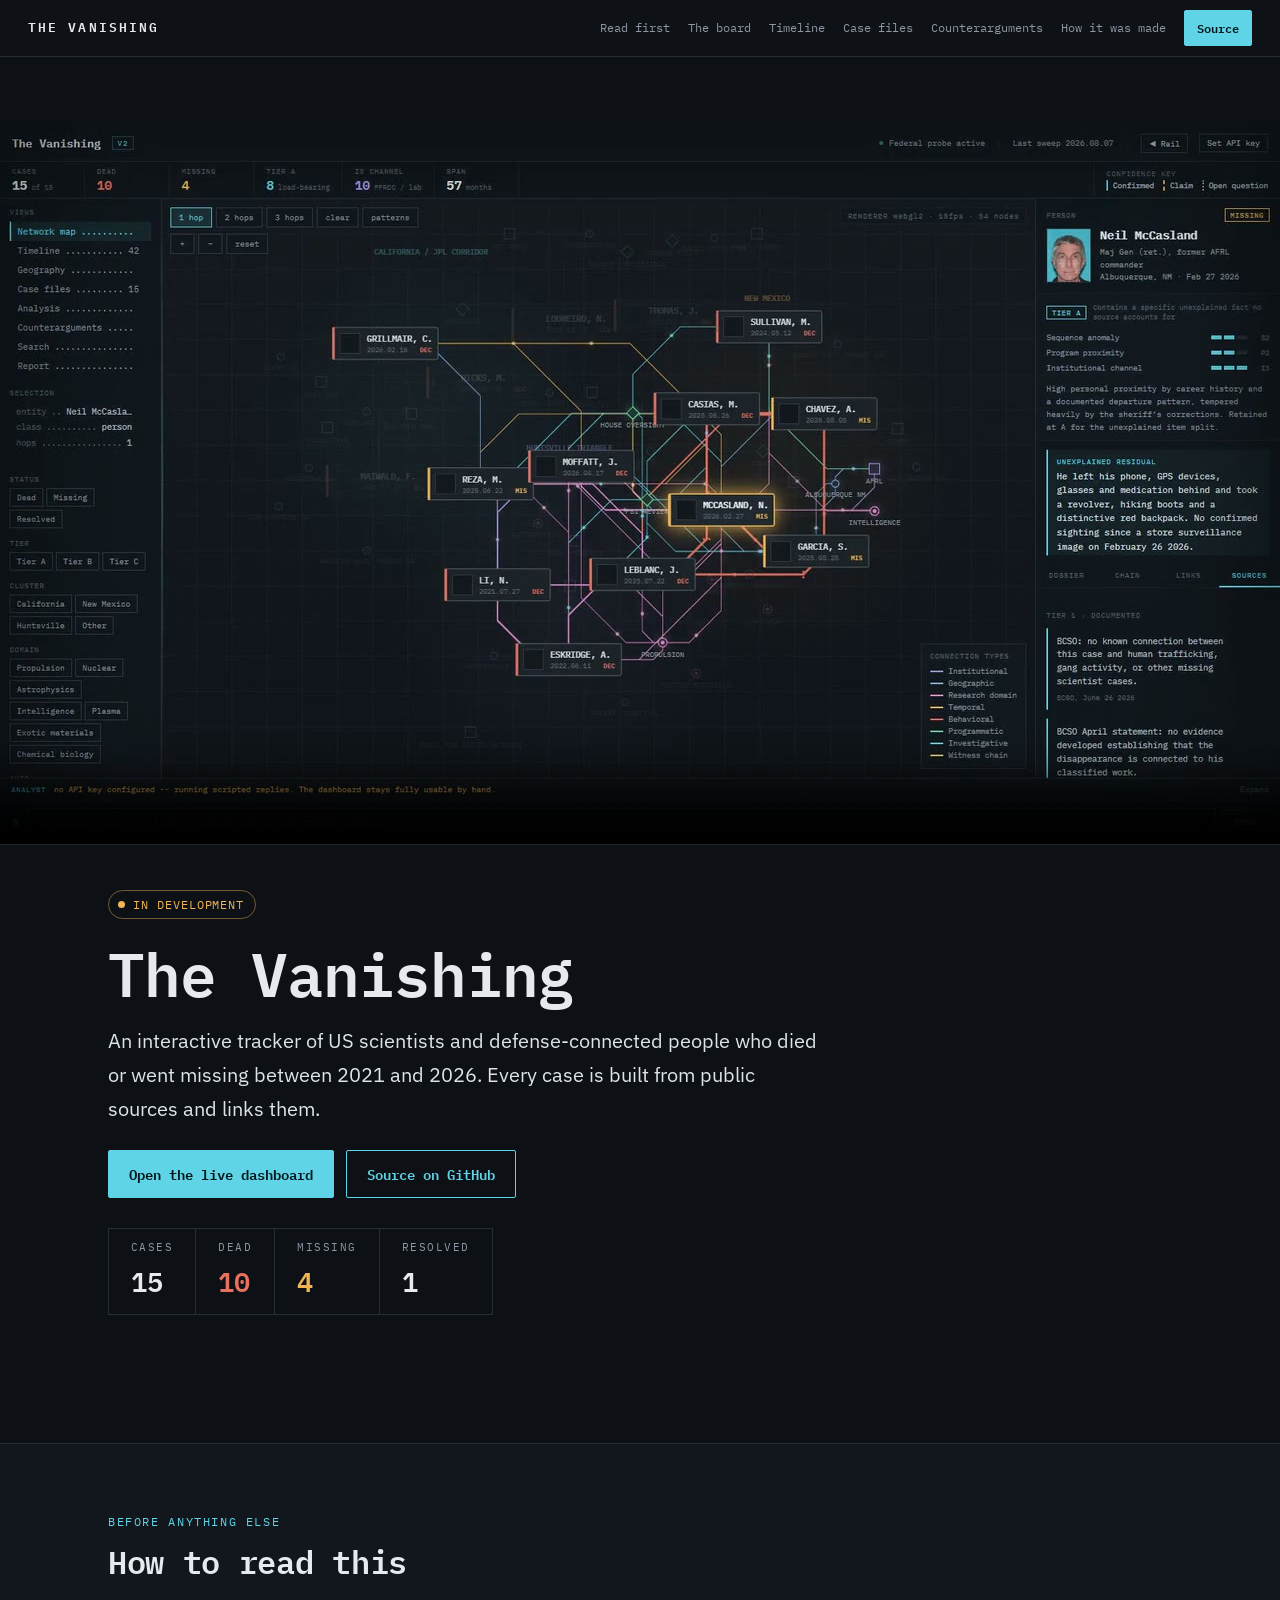
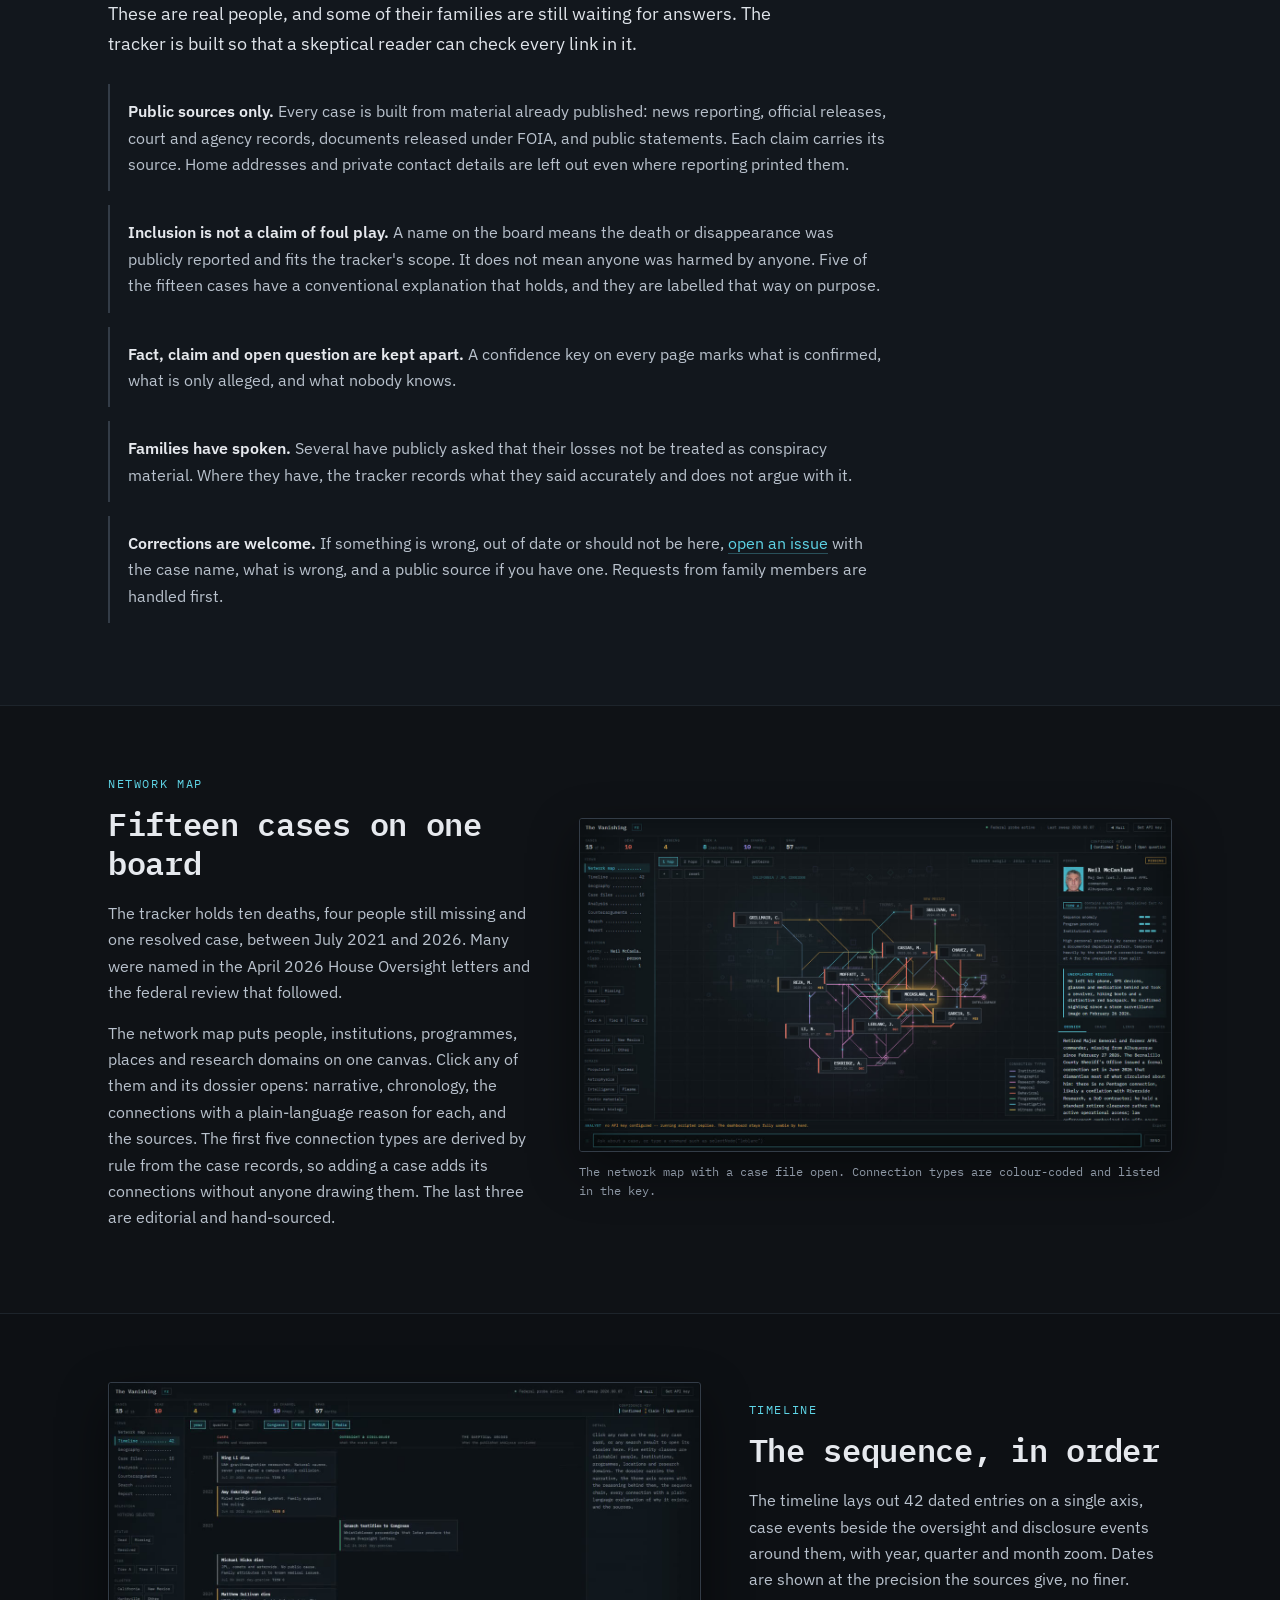
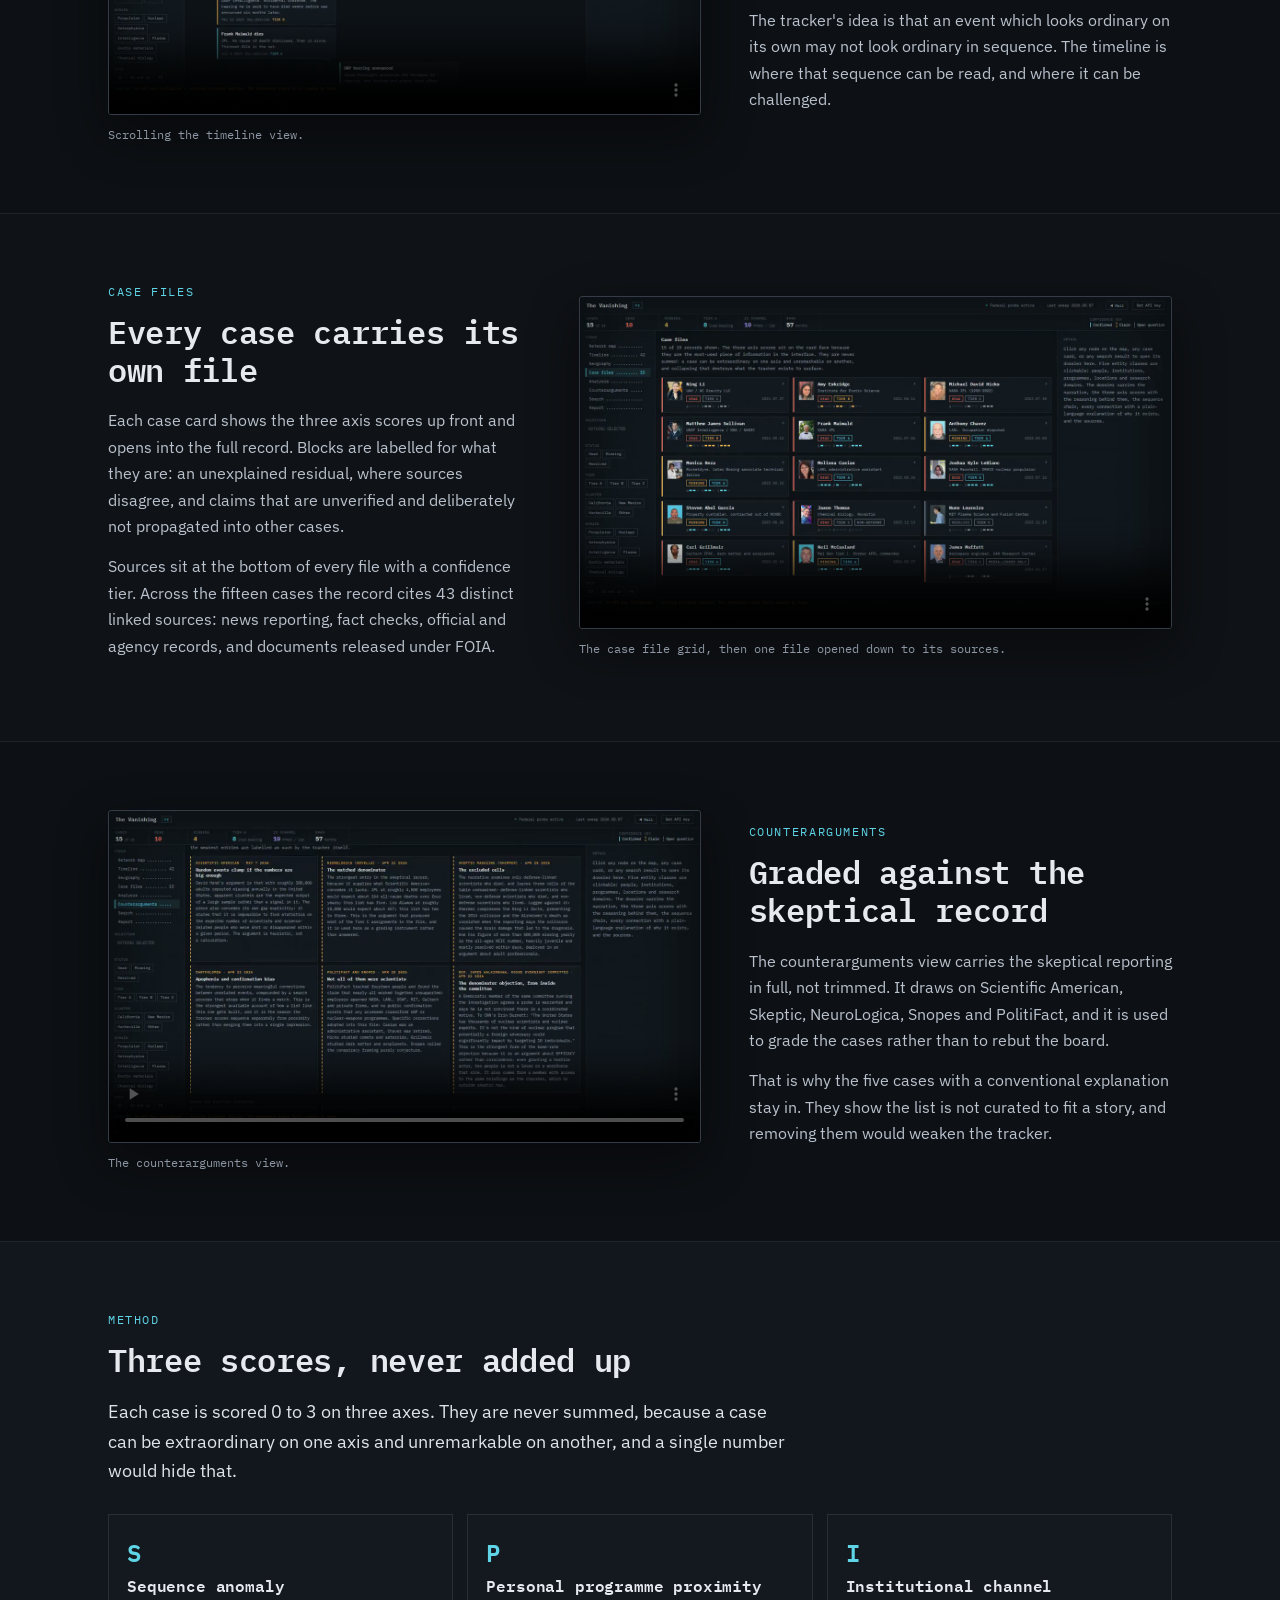
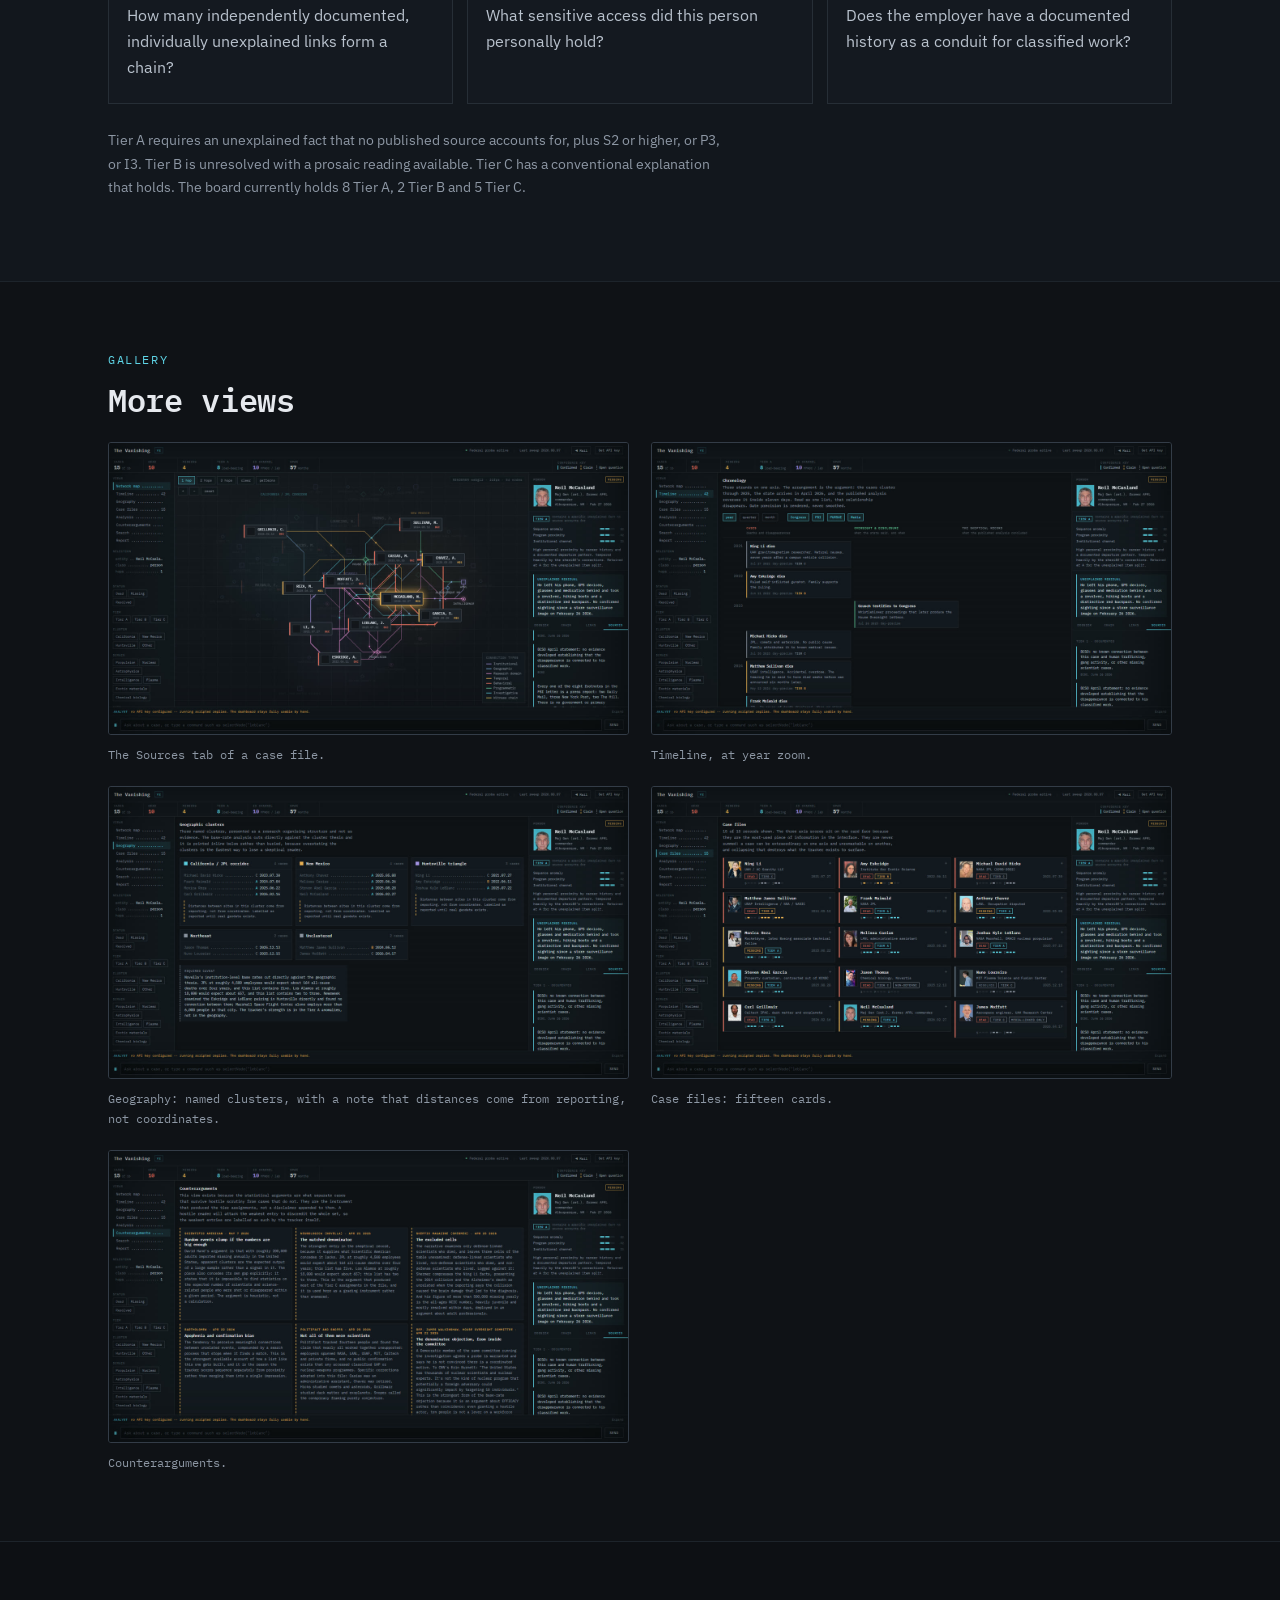
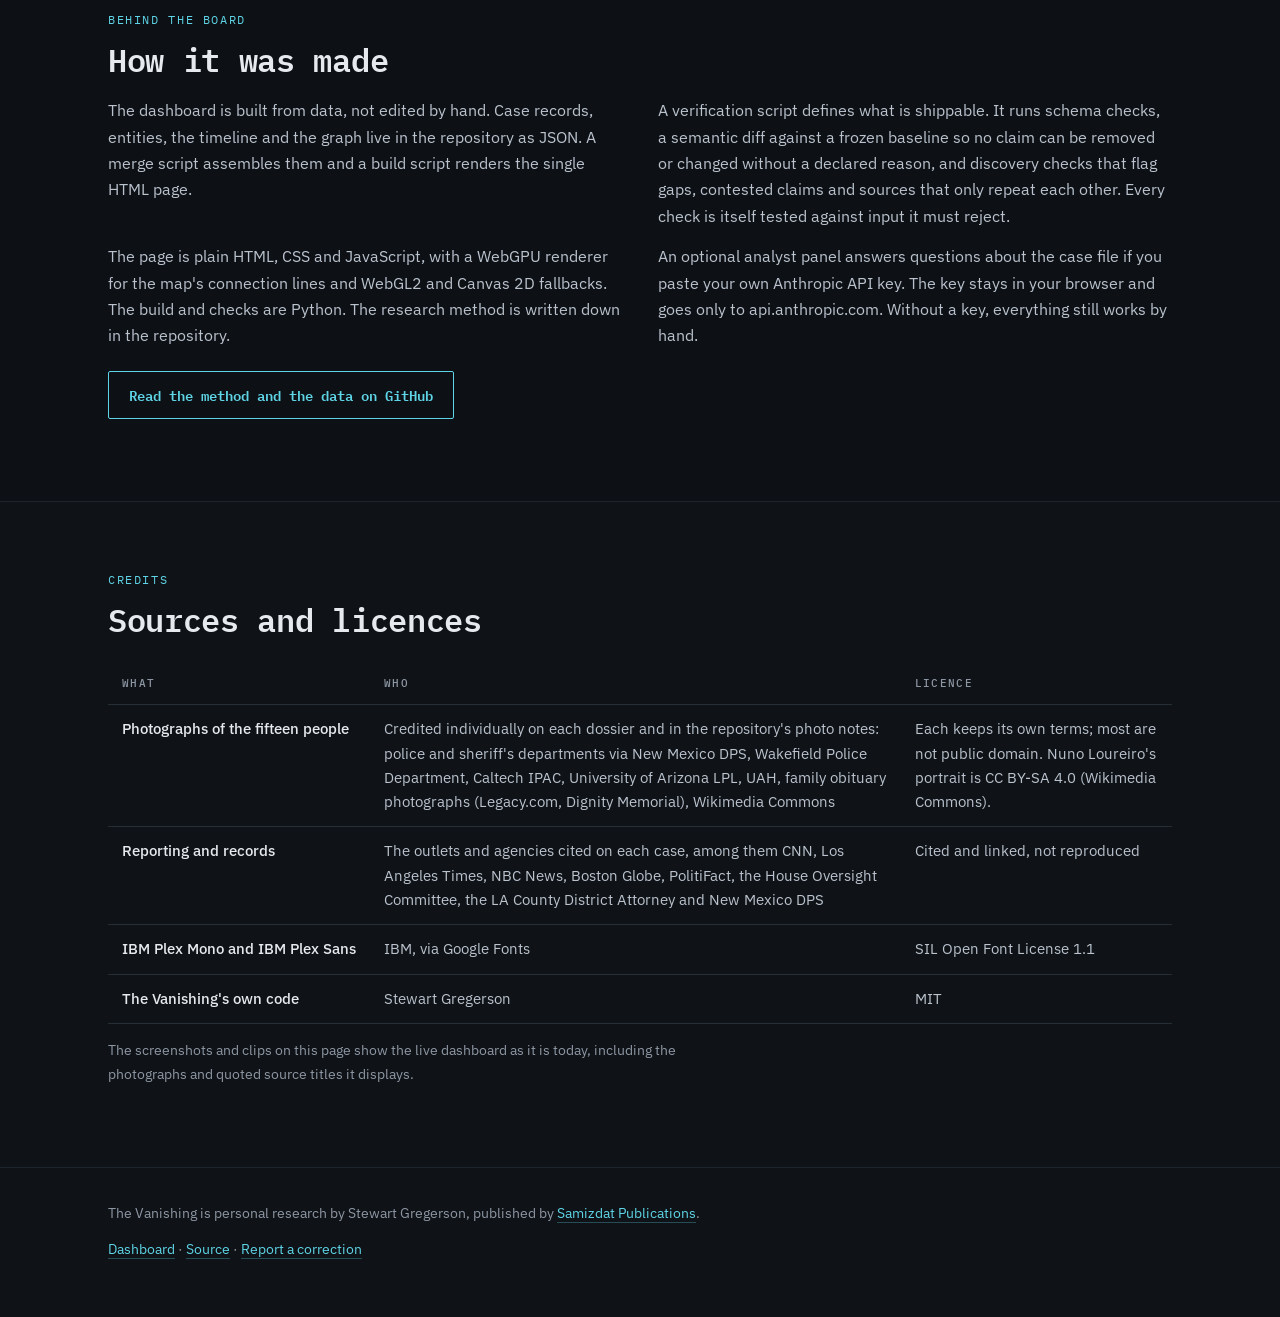
==== site/index.html @ 45f9c432 "Add landing page, deploy the live dashboard to Cloudflare Pages Static site/ with hero loop, section" ====
<!doctype html>
<html lang="en">
<head>
<meta charset="utf-8">
<meta name="viewport" content="width=device-width, initial-scale=1">
<title>The Vanishing: a sourced tracker of fifteen cases</title>
<meta name="description" content="An interactive, fully sourced tracker of US scientists and defense-connected people who died or went missing, 2021 to 2026. Every case links its public sources, and each is graded against the skeptical record.">
<meta name="theme-color" content="#0f1216">
<meta property="og:title" content="The Vanishing">
<meta property="og:description" content="A fully sourced tracker of fifteen US scientists and defense-connected people who died or went missing, 2021 to 2026. Every case cites its public sources.">
<meta property="og:image" content="media/og.jpg">
<meta property="og:type" content="website">
<meta name="twitter:card" content="summary_large_image">
<link rel="icon" href="data:image/svg+xml,%3Csvg xmlns='http://www.w3.org/2000/svg' viewBox='0 0 32 32'%3E%3Crect width='32' height='32' fill='%230f1216'/%3E%3Ccircle cx='16' cy='16' r='9' fill='none' stroke='%235ed4e6' stroke-width='2.5'/%3E%3Ccircle cx='16' cy='16' r='2.6' fill='%235ed4e6'/%3E%3C/svg%3E">
<link rel="preconnect" href="https://fonts.googleapis.com">
<link rel="preconnect" href="https://fonts.gstatic.com" crossorigin>
<link href="https://fonts.googleapis.com/css2?family=IBM+Plex+Mono:wght@400;500;600&family=IBM+Plex+Sans:wght@400;500;600&display=swap" rel="stylesheet">
<link rel="stylesheet" href="site.css">
</head>
<body>
<a class="skip" href="#notice">Skip to the reading notes</a>

<header class="bar">
  <a class="bar-mark" href="#top" aria-label="The Vanishing, back to the top">THE VANISHING</a>
  <nav class="bar-links" aria-label="Sections">
    <a href="#notice">Read first</a>
    <a href="#board">The board</a>
    <a href="#timeline">Timeline</a>
    <a href="#files">Case files</a>
    <a href="#skeptics">Counterarguments</a>
    <a href="#making">How it was made</a>
  </nav>
  <a class="btn btn-small" href="https://github.com/Samizdat-Publications/the-vanishing">Source</a>
</header>

<main>

<section class="hero" id="top" aria-labelledby="hero-title">
  <div class="hero-frame">
    <video class="hero-video" id="hero-video" muted loop playsinline autoplay preload="auto" poster="media/hero.jpg" aria-label="The network map of fifteen cases. One case file is opened, then its chain of events and its list of sources.">
      <source src="media/hero.mp4" type="video/mp4">
    </video>
  </div>
  <div class="hero-text wrap">
    <p class="pill"><span class="pill-dot"></span>In development</p>
    <h1 id="hero-title">The Vanishing</h1>
    <p class="tagline">An interactive tracker of US scientists and defense-connected people who died or went missing between 2021 and 2026. Every case is built from public sources and links them.</p>
    <div class="cta">
      <a class="btn" href="https://the-vanishing.pages.dev">Open the live dashboard</a>
      <a class="btn btn-ghost" href="https://github.com/Samizdat-Publications/the-vanishing">Source on GitHub</a>
    </div>
    <dl class="counts" aria-label="The record at a glance">
      <div><dt>Cases</dt><dd>15</dd></div>
      <div><dt>Dead</dt><dd>10</dd></div>
      <div><dt>Missing</dt><dd>4</dd></div>
      <div><dt>Resolved</dt><dd>1</dd></div>
    </dl>
  </div>
</section>

<section class="notice" id="notice" aria-labelledby="notice-title">
  <div class="wrap">
    <p class="label">Before anything else</p>
    <h2 id="notice-title">How to read this</h2>
    <p class="lede">These are real people, and some of their families are still waiting for answers. The tracker is built so that a skeptical reader can check every link in it.</p>
    <ul class="notes">
      <li><b>Public sources only.</b> Every case is built from material already published: news reporting, official releases, court and agency records, documents released under FOIA, and public statements. Each claim carries its source. Home addresses and private contact details are left out even where reporting printed them.</li>
      <li><b>Inclusion is not a claim of foul play.</b> A name on the board means the death or disappearance was publicly reported and fits the tracker's scope. It does not mean anyone was harmed by anyone. Five of the fifteen cases have a conventional explanation that holds, and they are labelled that way on purpose.</li>
      <li><b>Fact, claim and open question are kept apart.</b> A confidence key on every page marks what is confirmed, what is only alleged, and what nobody knows.</li>
      <li><b>Families have spoken.</b> Several have publicly asked that their losses not be treated as conspiracy material. Where they have, the tracker records what they said accurately and does not argue with it.</li>
      <li><b>Corrections are welcome.</b> If something is wrong, out of date or should not be here, <a href="https://github.com/Samizdat-Publications/the-vanishing/issues">open an issue</a> with the case name, what is wrong, and a public source if you have one. Requests from family members are handled first.</li>
    </ul>
  </div>
</section>

<section class="feature" id="board" aria-labelledby="board-title">
  <div class="wrap feature-grid">
    <div class="feature-text">
      <p class="label">Network map</p>
      <h2 id="board-title">Fifteen cases on one board</h2>
      <p>The tracker holds ten deaths, four people still missing and one resolved case, between July 2021 and 2026. Many were named in the April 2026 House Oversight letters and the federal review that followed.</p>
      <p>The network map puts people, institutions, programmes, places and research domains on one canvas. Click any of them and its dossier opens: narrative, chronology, the connections with a plain-language reason for each, and the sources. The first five connection types are derived by rule from the case records, so adding a case adds its connections without anyone drawing them. The last three are editorial and hand-sourced.</p>
    </div>
    <figure class="screen">
      <img src="media/still-map.jpg" width="1280" height="720" loading="lazy" alt="The network map with one case file open in the panel on the right: status, tier, three axis scores, and the narrative.">
      <figcaption>The network map with a case file open. Connection types are colour-coded and listed in the key.</figcaption>
    </figure>
  </div>
</section>

<section class="feature flip" id="timeline" aria-labelledby="timeline-title">
  <div class="wrap feature-grid">
    <div class="feature-text">
      <p class="label">Timeline</p>
      <h2 id="timeline-title">The sequence, in order</h2>
      <p>The timeline lays out 42 dated entries on a single axis, case events beside the oversight and disclosure events around them, with year, quarter and month zoom. Dates are shown at the precision the sources give, no finer.</p>
      <p>The tracker's idea is that an event which looks ordinary on its own may not look ordinary in sequence. The timeline is where that sequence can be read, and where it can be challenged.</p>
    </div>
    <figure class="screen">
      <video data-inview muted loop playsinline preload="none" poster="media/timeline.jpg" aria-label="The timeline view scrolling down through dated entries from 2021 onward.">
        <source src="media/timeline.mp4" type="video/mp4">
      </video>
      <figcaption>Scrolling the timeline view.</figcaption>
    </figure>
  </div>
</section>

<section class="feature" id="files" aria-labelledby="files-title">
  <div class="wrap feature-grid">
    <div class="feature-text">
      <p class="label">Case files</p>
      <h2 id="files-title">Every case carries its own file</h2>
      <p>Each case card shows the three axis scores up front and opens into the full record. Blocks are labelled for what they are: an unexplained residual, where sources disagree, and claims that are unverified and deliberately not propagated into other cases.</p>
      <p>Sources sit at the bottom of every file with a confidence tier. Across the fifteen cases the record cites 43 distinct linked sources: news reporting, fact checks, official and agency records, and documents released under FOIA.</p>
    </div>
    <figure class="screen">
      <video data-inview muted loop playsinline preload="none" poster="media/cases.jpg" aria-label="The case files grid, then one case file opened and scrolled down to its chronology and sources.">
        <source src="media/cases.mp4" type="video/mp4">
      </video>
      <figcaption>The case file grid, then one file opened down to its sources.</figcaption>
    </figure>
  </div>
</section>

<section class="feature flip" id="skeptics" aria-labelledby="skeptics-title">
  <div class="wrap feature-grid">
    <div class="feature-text">
      <p class="label">Counterarguments</p>
      <h2 id="skeptics-title">Graded against the skeptical record</h2>
      <p>The counterarguments view carries the skeptical reporting in full, not trimmed. It draws on Scientific American, Skeptic, NeuroLogica, Snopes and PolitiFact, and it is used to grade the cases rather than to rebut the board.</p>
      <p>That is why the five cases with a conventional explanation stay in. They show the list is not curated to fit a story, and removing them would weaken the tracker.</p>
    </div>
    <figure class="screen">
      <video data-inview muted loop playsinline preload="none" poster="media/counter.jpg" aria-label="The counterarguments view scrolling through cards of skeptical analysis.">
        <source src="media/counter.mp4" type="video/mp4">
      </video>
      <figcaption>The counterarguments view.</figcaption>
    </figure>
  </div>
</section>

<section class="scoring" id="scoring" aria-labelledby="scoring-title">
  <div class="wrap">
    <p class="label">Method</p>
    <h2 id="scoring-title">Three scores, never added up</h2>
    <p class="lede">Each case is scored 0 to 3 on three axes. They are never summed, because a case can be extraordinary on one axis and unremarkable on another, and a single number would hide that.</p>
    <div class="axes">
      <div><span class="axis-k">S</span><h3>Sequence anomaly</h3><p>How many independently documented, individually unexplained links form a chain?</p></div>
      <div><span class="axis-k">P</span><h3>Personal programme proximity</h3><p>What sensitive access did this person personally hold?</p></div>
      <div><span class="axis-k">I</span><h3>Institutional channel</h3><p>Does the employer have a documented history as a conduit for classified work?</p></div>
    </div>
    <p class="fine">Tier A requires an unexplained fact that no published source accounts for, plus S2 or higher, or P3, or I3. Tier B is unresolved with a prosaic reading available. Tier C has a conventional explanation that holds. The board currently holds 8 Tier A, 2 Tier B and 5 Tier C.</p>
  </div>
</section>

<section class="stills" aria-labelledby="stills-title">
  <div class="wrap">
    <p class="label">Gallery</p>
    <h2 id="stills-title">More views</h2>
    <div class="still-grid">
      <figure><img src="media/still-sources.jpg" width="1280" height="720" loading="lazy" alt="A case file's Sources tab, listing sources with their confidence tier."><figcaption>The Sources tab of a case file.</figcaption></figure>
      <figure><img src="media/still-timeline.jpg" width="1280" height="720" loading="lazy" alt="The timeline view, with entries for cases and for oversight events."><figcaption>Timeline, at year zoom.</figcaption></figure>
      <figure><img src="media/still-geography.jpg" width="1280" height="720" loading="lazy" alt="The geography view, grouping cases into named clusters with a note on how distances are derived."><figcaption>Geography: named clusters, with a note that distances come from reporting, not coordinates.</figcaption></figure>
      <figure><img src="media/still-cases.jpg" width="1280" height="720" loading="lazy" alt="The case file grid, fifteen cards with photographs, status badges and three axis meters."><figcaption>Case files: fifteen cards.</figcaption></figure>
      <figure><img src="media/still-counter.jpg" width="1280" height="720" loading="lazy" alt="The counterarguments view, with skeptical analyses laid out as cards."><figcaption>Counterarguments.</figcaption></figure>
    </div>
  </div>
</section>

<section class="making" id="making" aria-labelledby="making-title">
  <div class="wrap">
    <p class="label">Behind the board</p>
    <h2 id="making-title">How it was made</h2>
    <div class="making-grid">
      <p>The dashboard is built from data, not edited by hand. Case records, entities, the timeline and the graph live in the repository as JSON. A merge script assembles them and a build script renders the single HTML page.</p>
      <p>A verification script defines what is shippable. It runs schema checks, a semantic diff against a frozen baseline so no claim can be removed or changed without a declared reason, and discovery checks that flag gaps, contested claims and sources that only repeat each other. Every check is itself tested against input it must reject.</p>
      <p>The page is plain HTML, CSS and JavaScript, with a WebGPU renderer for the map's connection lines and WebGL2 and Canvas 2D fallbacks. The build and checks are Python. The research method is written down in the repository.</p>
      <p>An optional analyst panel answers questions about the case file if you paste your own Anthropic API key. The key stays in your browser and goes only to api.anthropic.com. Without a key, everything still works by hand.</p>
    </div>
    <p><a class="btn btn-ghost" href="https://github.com/Samizdat-Publications/the-vanishing">Read the method and the data on GitHub</a></p>
  </div>
</section>

<section class="credits" id="credits" aria-labelledby="credits-title">
  <div class="wrap">
    <p class="label">Credits</p>
    <h2 id="credits-title">Sources and licences</h2>
    <div class="table-wrap">
    <table>
      <thead><tr><th>What</th><th>Who</th><th>Licence</th></tr></thead>
      <tbody>
        <tr><td>Photographs of the fifteen people</td><td>Credited individually on each dossier and in the repository's photo notes: police and sheriff's departments via New Mexico DPS, Wakefield Police Department, Caltech IPAC, University of Arizona LPL, UAH, family obituary photographs (Legacy.com, Dignity Memorial), Wikimedia Commons</td><td>Each keeps its own terms; most are not public domain. Nuno Loureiro's portrait is CC BY-SA 4.0 (Wikimedia Commons).</td></tr>
        <tr><td>Reporting and records</td><td>The outlets and agencies cited on each case, among them CNN, Los Angeles Times, NBC News, Boston Globe, PolitiFact, the House Oversight Committee, the LA County District Attorney and New Mexico DPS</td><td>Cited and linked, not reproduced</td></tr>
        <tr><td>IBM Plex Mono and IBM Plex Sans</td><td>IBM, via Google Fonts</td><td>SIL Open Font License 1.1</td></tr>
        <tr><td>The Vanishing's own code</td><td>Stewart Gregerson</td><td>MIT</td></tr>
      </tbody>
    </table>
    </div>
    <p class="fine">The screenshots and clips on this page show the live dashboard as it is today, including the photographs and quoted source titles it displays.</p>
  </div>
</section>

</main>

<footer class="foot">
  <div class="wrap foot-row">
    <p>The Vanishing is personal research by Stewart Gregerson, published by <a href="https://github.com/Samizdat-Publications">Samizdat Publications</a>.</p>
    <p><a href="https://the-vanishing.pages.dev">Dashboard</a> &middot; <a href="https://github.com/Samizdat-Publications/the-vanishing">Source</a> &middot; <a href="https://github.com/Samizdat-Publications/the-vanishing/issues">Report a correction</a></p>
  </div>
</footer>

<script src="site.js"></script>
</body>
</html>
---- site/site.css ----
/* The Vanishing landing page. Colours and type follow the dashboard itself: IBM Plex, near-black panels, one cyan signal. */
:root {
  --bg: #0f1216; --bg-sunk: #0d1014; --panel: #12171d; --panel-2: #141920; --panel-3: #1a2027;
  --line: #1d242b; --line-2: #262e36; --line-3: #333c47;
  --text: #e6e9ee; --text-2: #dfe4ea; --text-3: #b9c2cd; --dim: #8d97a4; --faint: #5c6672;
  --signal: #5ed4e6; --missing: #efb555; --dead: #e8705f;
  --mono: 'IBM Plex Mono', ui-monospace, 'SFMono-Regular', Menlo, Consolas, monospace;
  --sans: 'IBM Plex Sans', system-ui, -apple-system, 'Segoe UI', Roboto, sans-serif;
  --gutter: 16px;
}
*, *::before, *::after { box-sizing: border-box; }
html { scroll-behavior: smooth; scroll-padding-top: 60px; }
body { margin: 0; background: var(--bg); color: var(--text-3); font-family: var(--sans); font-size: 16px; line-height: 1.65; -webkit-font-smoothing: antialiased; overflow-x: hidden; }
img, video { display: block; max-width: 100%; height: auto; }
a { color: var(--signal); text-decoration: none; border-bottom: 1px solid rgba(94, 212, 230, .3); }
a:hover { color: #9ae6f2; border-bottom-color: #9ae6f2; }
a:focus-visible, .btn:focus-visible { outline: 2px solid var(--signal); outline-offset: 3px; }
.wrap { width: 100%; max-width: 1120px; margin: 0 auto; padding: 0 var(--gutter); }
.skip { position: absolute; left: -999px; top: 8px; background: var(--signal); color: #04161a; padding: 8px 12px; z-index: 100; border: 0; }
.skip:focus { left: 8px; }

h1, h2, h3 { font-family: var(--mono); color: var(--text); font-weight: 600; line-height: 1.2; margin: 0; letter-spacing: -.01em; }
h2 { font-size: clamp(1.45rem, 3.2vw, 2rem); margin-bottom: 18px; }
h3 { font-size: 1rem; margin-bottom: 6px; }
p { margin: 0 0 14px; }
.label { font-family: var(--mono); font-size: .72rem; letter-spacing: .14em; text-transform: uppercase; color: var(--signal); margin-bottom: 12px; }
.lede { font-size: 1.12rem; color: var(--text-2); max-width: 62ch; }
.fine { font-size: .9rem; color: var(--dim); max-width: 78ch; }

/* top bar */
.bar { position: sticky; top: 0; z-index: 50; display: flex; align-items: center; gap: 18px; padding: 10px var(--gutter); background: rgba(15, 18, 22, .92); backdrop-filter: blur(6px); border-bottom: 1px solid var(--line-2); }
.bar-mark { font-family: var(--mono); font-weight: 600; font-size: .82rem; letter-spacing: .16em; color: var(--text); border: 0; white-space: nowrap; }
.bar-mark:hover { color: var(--signal); }
.bar-links { display: flex; gap: 18px; margin-left: auto; font-family: var(--mono); font-size: .76rem; }
.bar-links a { color: var(--dim); border: 0; }
.bar-links a:hover { color: var(--text); }

.btn { display: inline-block; font-family: var(--mono); font-weight: 600; font-size: .86rem; padding: 12px 20px; background: var(--signal); color: #04161a; border: 1px solid var(--signal); border-radius: 2px; }
.btn:hover { background: #9ae6f2; color: #04161a; border-color: #9ae6f2; }
.btn-ghost { background: transparent; color: var(--signal); }
.btn-ghost:hover { background: rgba(94, 212, 230, .1); color: #9ae6f2; }
.btn-small { padding: 7px 12px; font-size: .76rem; }

/* hero */
.hero { position: relative; border-bottom: 1px solid var(--line-2); background: var(--bg-sunk); }
.hero-frame { width: 100%; max-width: 1280px; margin: 0 auto; aspect-ratio: 16 / 9; background: #0a0d10; border-bottom: 1px solid var(--line); }
.hero-video { width: 100%; height: 100%; object-fit: cover; }
.hero-text { padding-top: 32px; padding-bottom: 44px; }
.pill { display: inline-flex; align-items: center; gap: 8px; font-family: var(--mono); font-size: .74rem; letter-spacing: .08em; text-transform: uppercase; color: var(--missing); border: 1px solid rgba(239, 181, 85, .45); padding: 4px 11px 4px 9px; border-radius: 999px; margin-bottom: 18px; }
.pill-dot { width: 7px; height: 7px; border-radius: 50%; background: var(--missing); }
.hero h1 { font-size: clamp(2.2rem, 7vw, 3.8rem); letter-spacing: -.02em; margin-bottom: 14px; }
.tagline { font-size: clamp(1.05rem, 2.2vw, 1.28rem); color: var(--text-2); max-width: 60ch; margin-bottom: 24px; }
.cta { display: flex; flex-wrap: wrap; gap: 12px; margin-bottom: 30px; }
.counts { display: flex; flex-wrap: wrap; gap: 0; margin: 0; padding: 0; border: 1px solid var(--line-2); width: fit-content; max-width: 100%; }
.counts > div { padding: 10px 14px; border-right: 1px solid var(--line-2); }
.counts > div:last-child { border-right: 0; }
.counts dt { font-family: var(--mono); font-size: .66rem; letter-spacing: .14em; text-transform: uppercase; color: var(--dim); }
.counts dd { margin: 2px 0 0; font-family: var(--mono); font-size: 1.7rem; font-weight: 600; color: var(--text); }
.counts > div:nth-child(2) dd { color: var(--dead); }
.counts > div:nth-child(3) dd { color: var(--missing); }

/* sections */
section { padding: 68px 0; border-bottom: 1px solid var(--line); }
.notice { background: var(--panel); }
.notes { list-style: none; margin: 26px 0 0; padding: 0; display: grid; gap: 0; max-width: 78ch; }
.notes li { padding: 14px 0 14px 18px; border-left: 2px solid var(--line-3); margin-bottom: 14px; }
.notes b { color: var(--text); font-weight: 600; }

.feature-grid { display: grid; grid-template-columns: 1fr; gap: 28px; align-items: center; }
.screen { margin: 0; }
.screen img, .screen video { width: 100%; aspect-ratio: 16 / 9; background: #0a0d10; border: 1px solid var(--line-3); border-radius: 3px; box-shadow: 0 18px 50px rgba(0, 0, 0, .45); }
figcaption { font-family: var(--mono); font-size: .74rem; color: var(--dim); margin-top: 10px; }
.flip { background: var(--bg-sunk); }

.scoring { background: var(--panel); }
.axes { display: grid; grid-template-columns: 1fr; gap: 14px; margin: 28px 0 24px; }
.axes > div { background: var(--panel-2); border: 1px solid var(--line-2); padding: 18px 18px 8px; }
.axis-k { display: inline-block; font-family: var(--mono); font-weight: 600; font-size: 1.5rem; color: var(--signal); margin-bottom: 4px; }

.still-grid { display: grid; grid-template-columns: 1fr; gap: 22px; margin-top: 22px; }
.still-grid figure { margin: 0; }
.still-grid img { width: 100%; aspect-ratio: 16 / 9; background: #0a0d10; border: 1px solid var(--line-3); border-radius: 3px; }

.making { background: var(--bg-sunk); }
.making-grid { display: grid; grid-template-columns: 1fr; gap: 0 36px; max-width: 78ch; margin-bottom: 8px; }

.table-wrap { overflow-x: auto; margin: 22px 0 14px; }
table { width: 100%; border-collapse: collapse; font-size: .92rem; min-width: 560px; }
th, td { text-align: left; vertical-align: top; padding: 12px 14px; border-bottom: 1px solid var(--line-2); }
th { font-family: var(--mono); font-size: .7rem; letter-spacing: .12em; text-transform: uppercase; color: var(--dim); font-weight: 500; }
td:first-child { color: var(--text); font-weight: 500; white-space: nowrap; }
@media (max-width: 719px) { td:first-child { white-space: normal; } }

.foot { padding: 34px 0 48px; font-size: .88rem; color: var(--dim); }
.foot p { margin: 0 0 8px; }
.foot-row { display: grid; gap: 4px; }

@media (min-width: 720px) {
  .counts > div { padding: 10px 22px; }
  :root { --gutter: 28px; }
  .axes { grid-template-columns: repeat(3, 1fr); }
  .still-grid { grid-template-columns: repeat(2, 1fr); }
  .making-grid { max-width: none; grid-template-columns: 1fr 1fr; }
}
@media (min-width: 960px) {
  .feature-grid { grid-template-columns: 5fr 7fr; gap: 48px; }
  .flip .feature-grid { grid-template-columns: 7fr 5fr; }
  .flip .feature-text { order: 2; }
  .hero-text { padding-top: 44px; padding-bottom: 60px; }
}
@media (max-width: 859px) { .bar-links { display: none; } .bar .btn-small { margin-left: auto; } }
@media (prefers-reduced-motion: reduce) { html { scroll-behavior: auto; } }
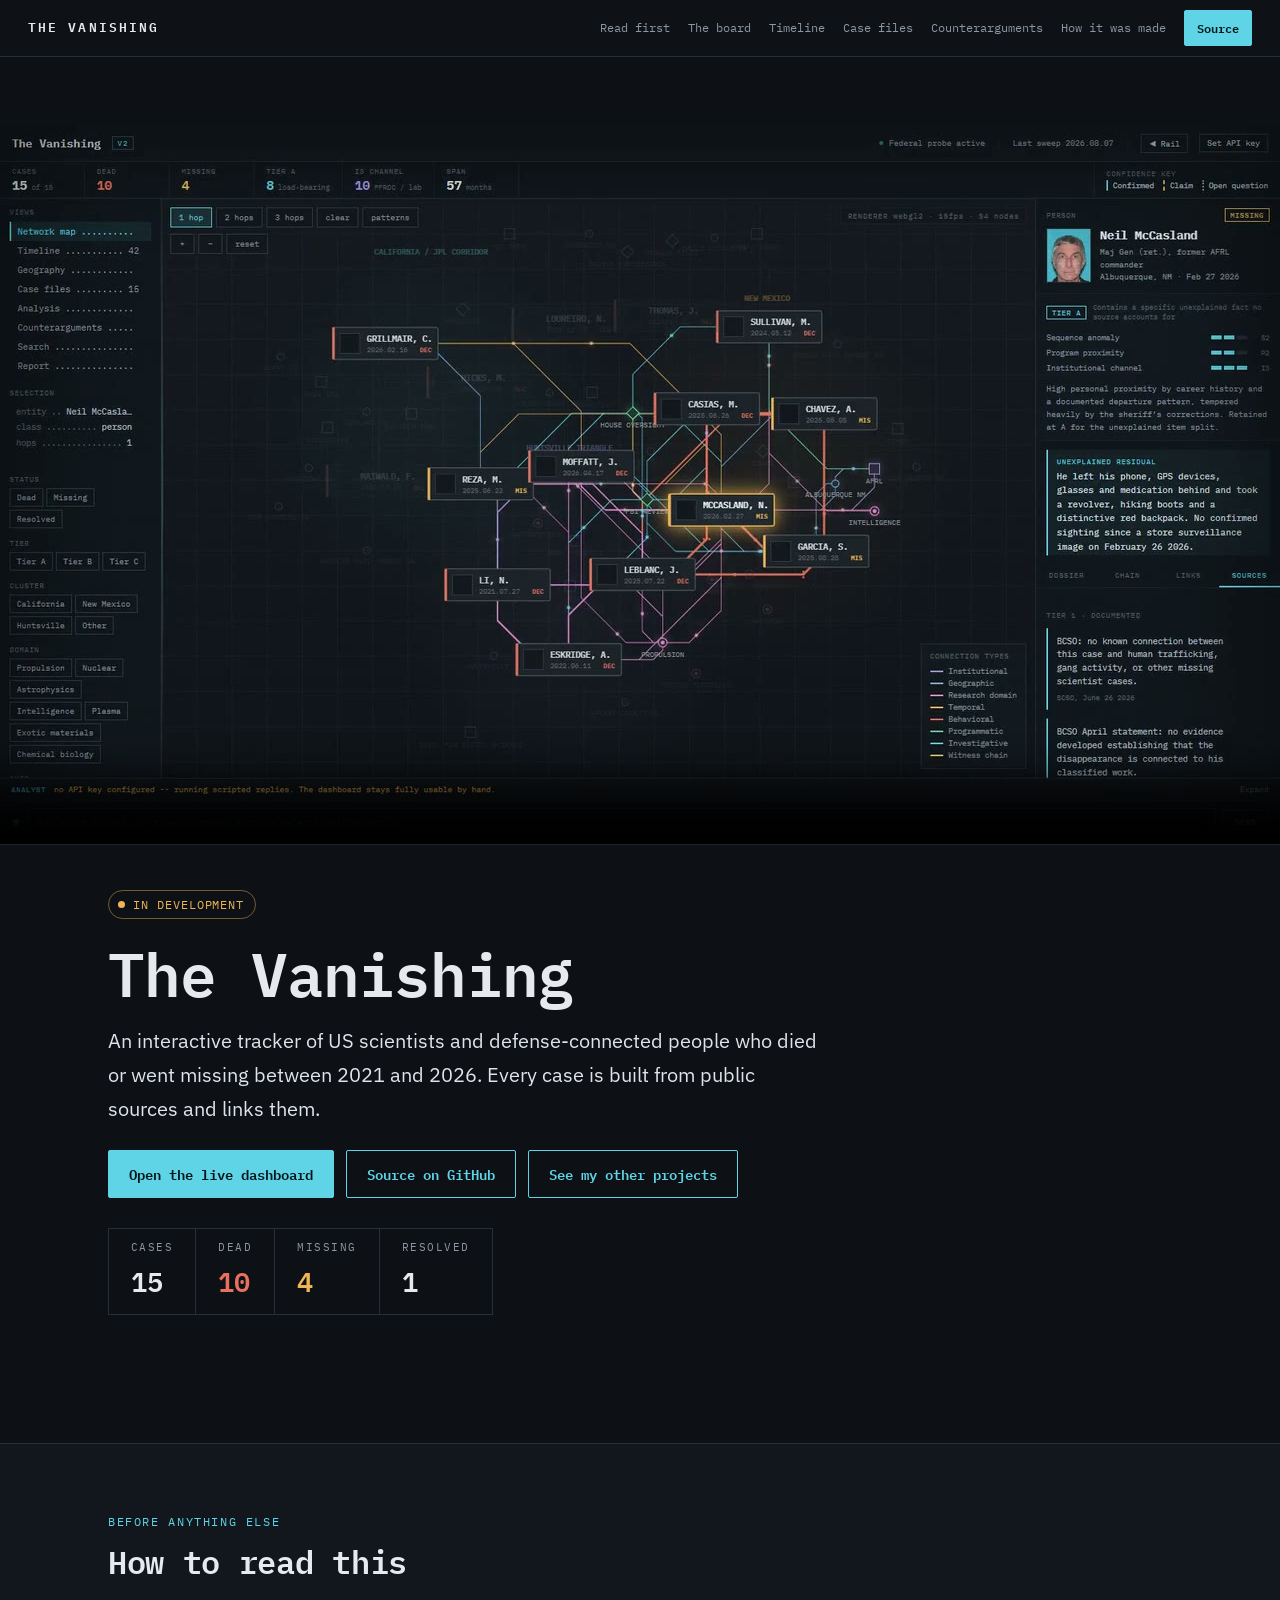
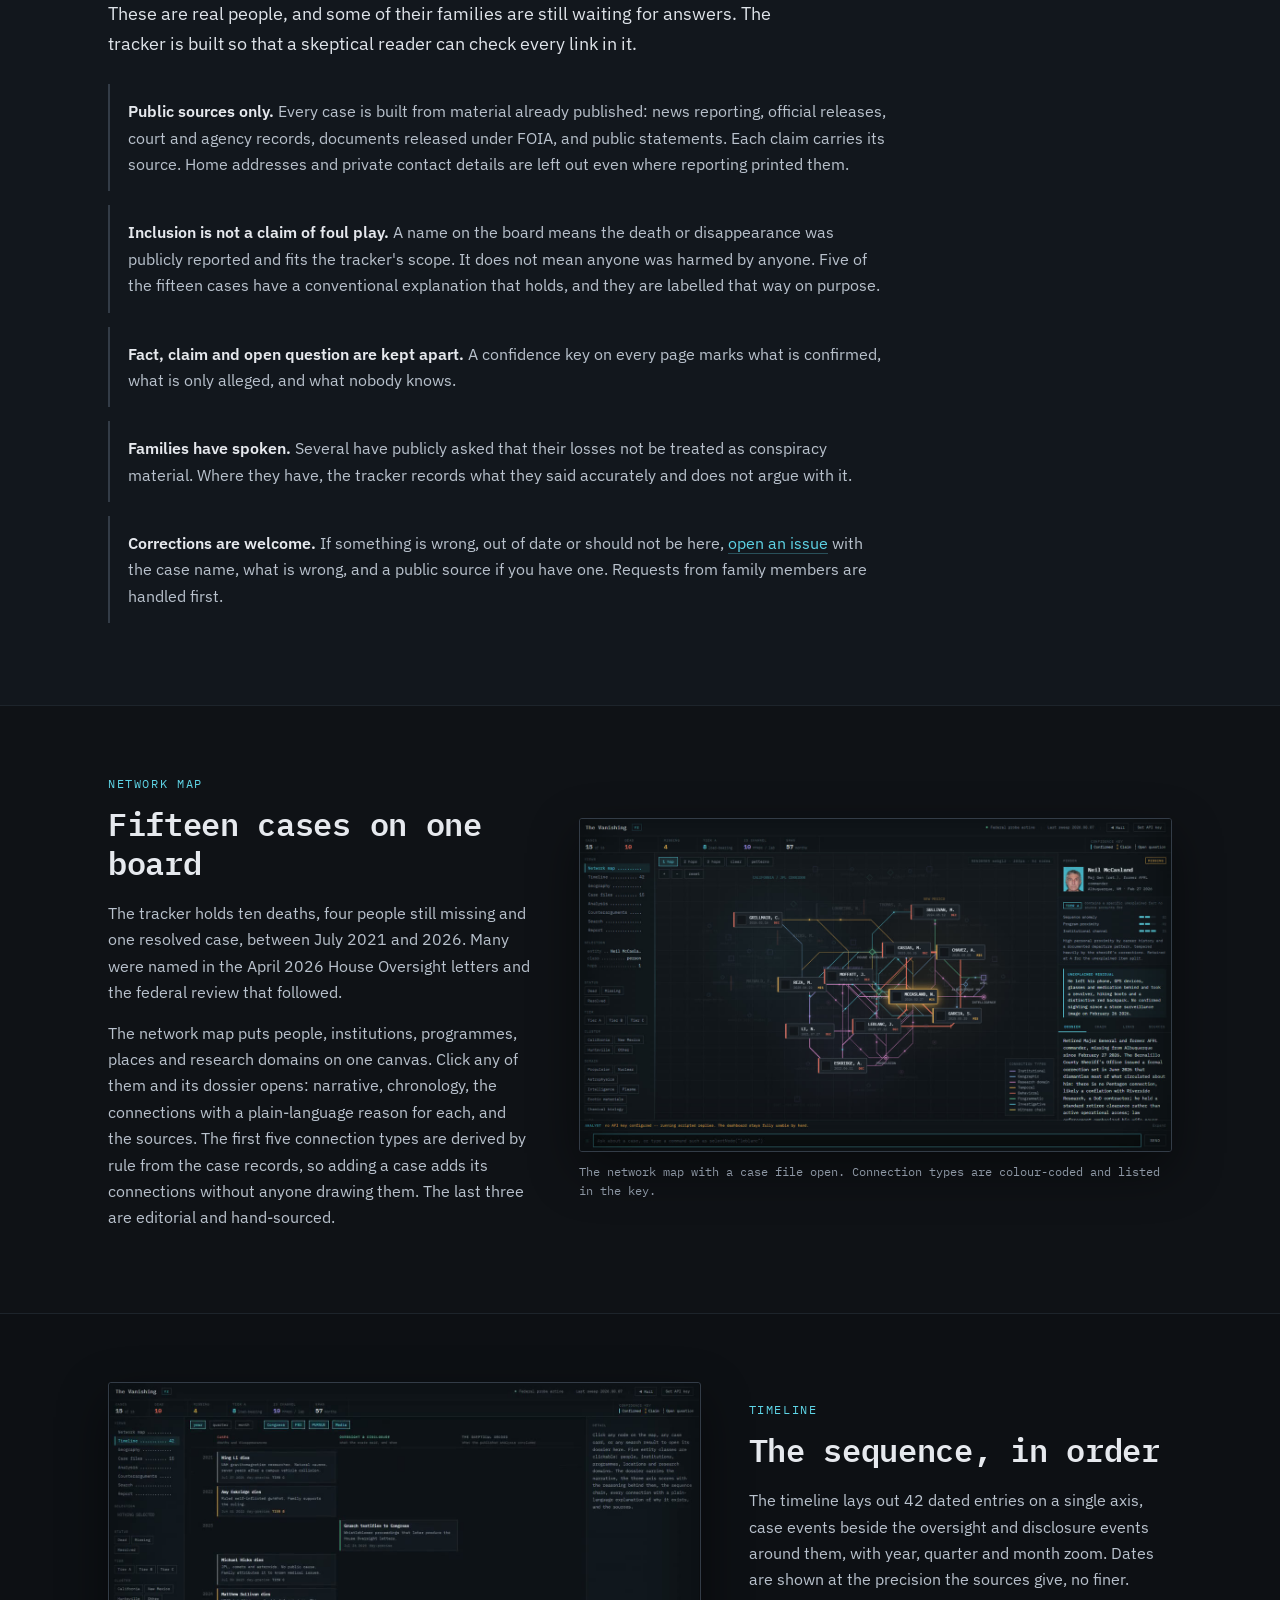
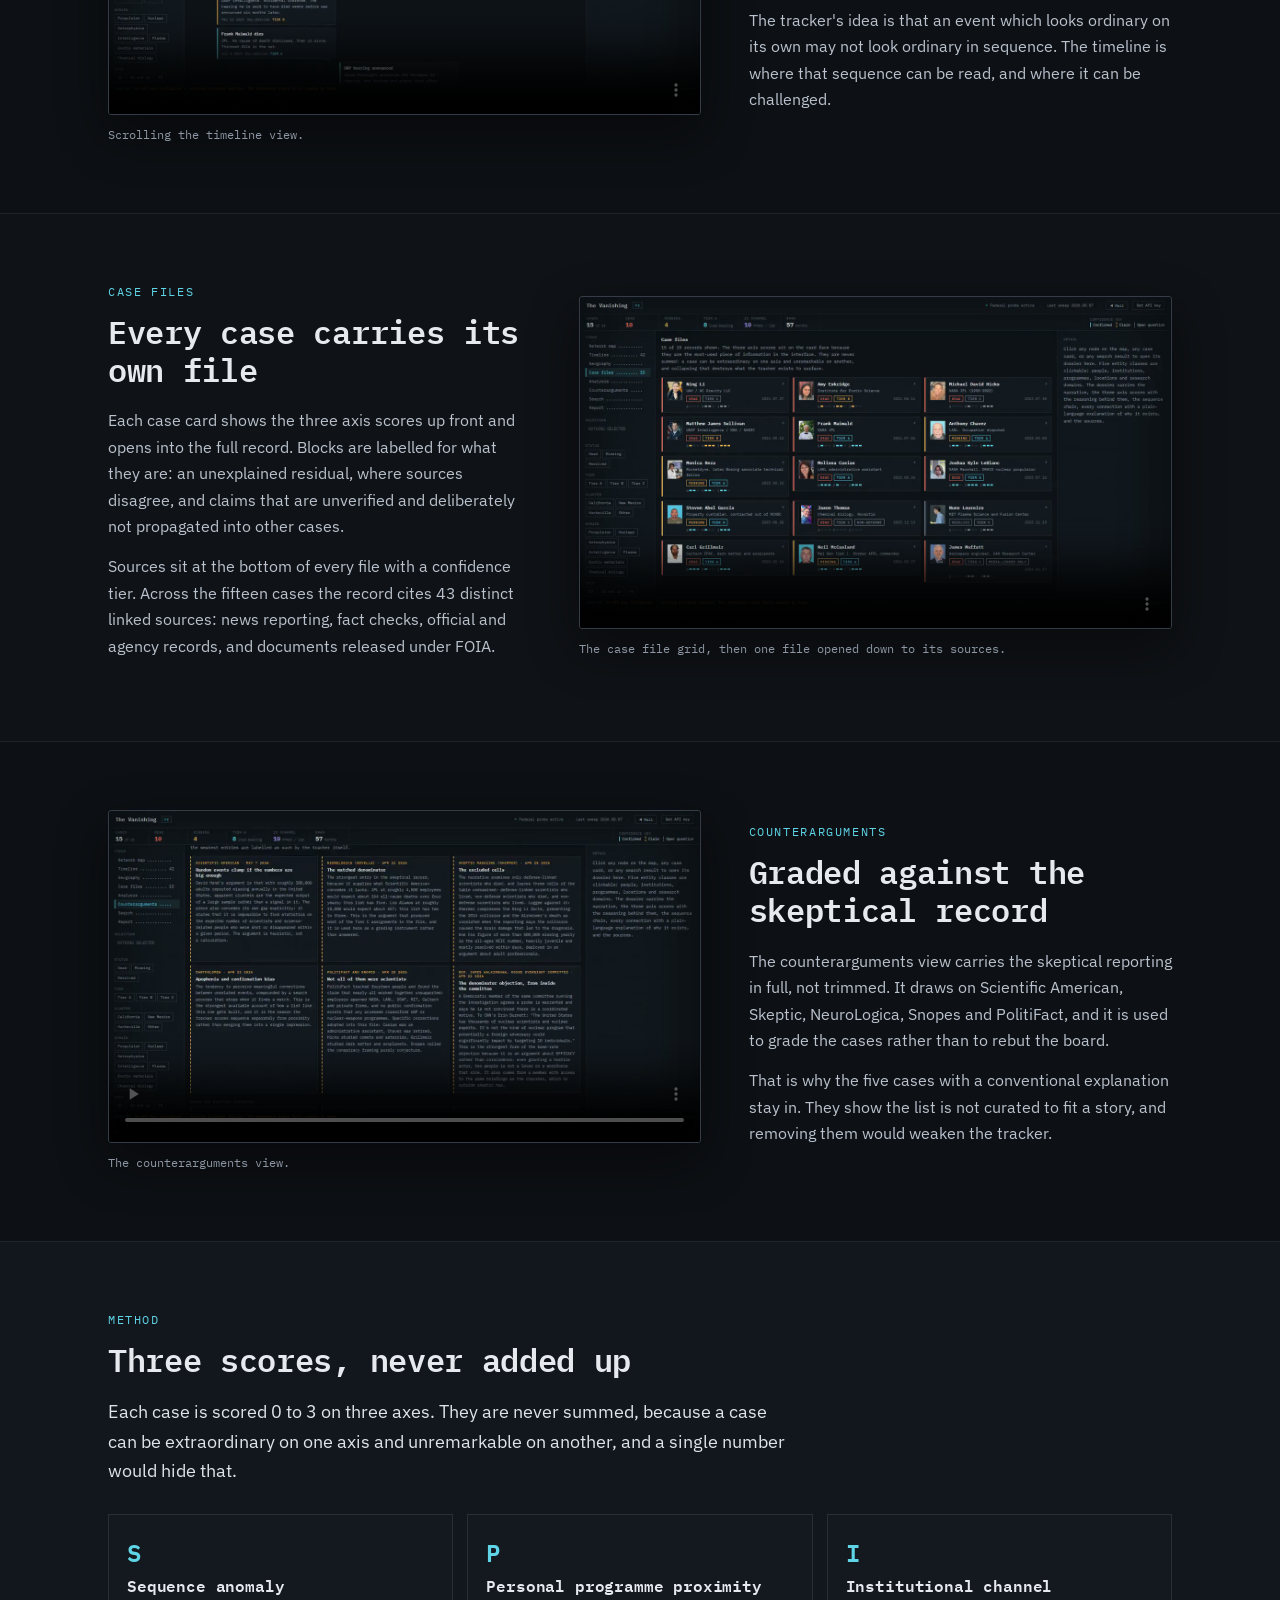
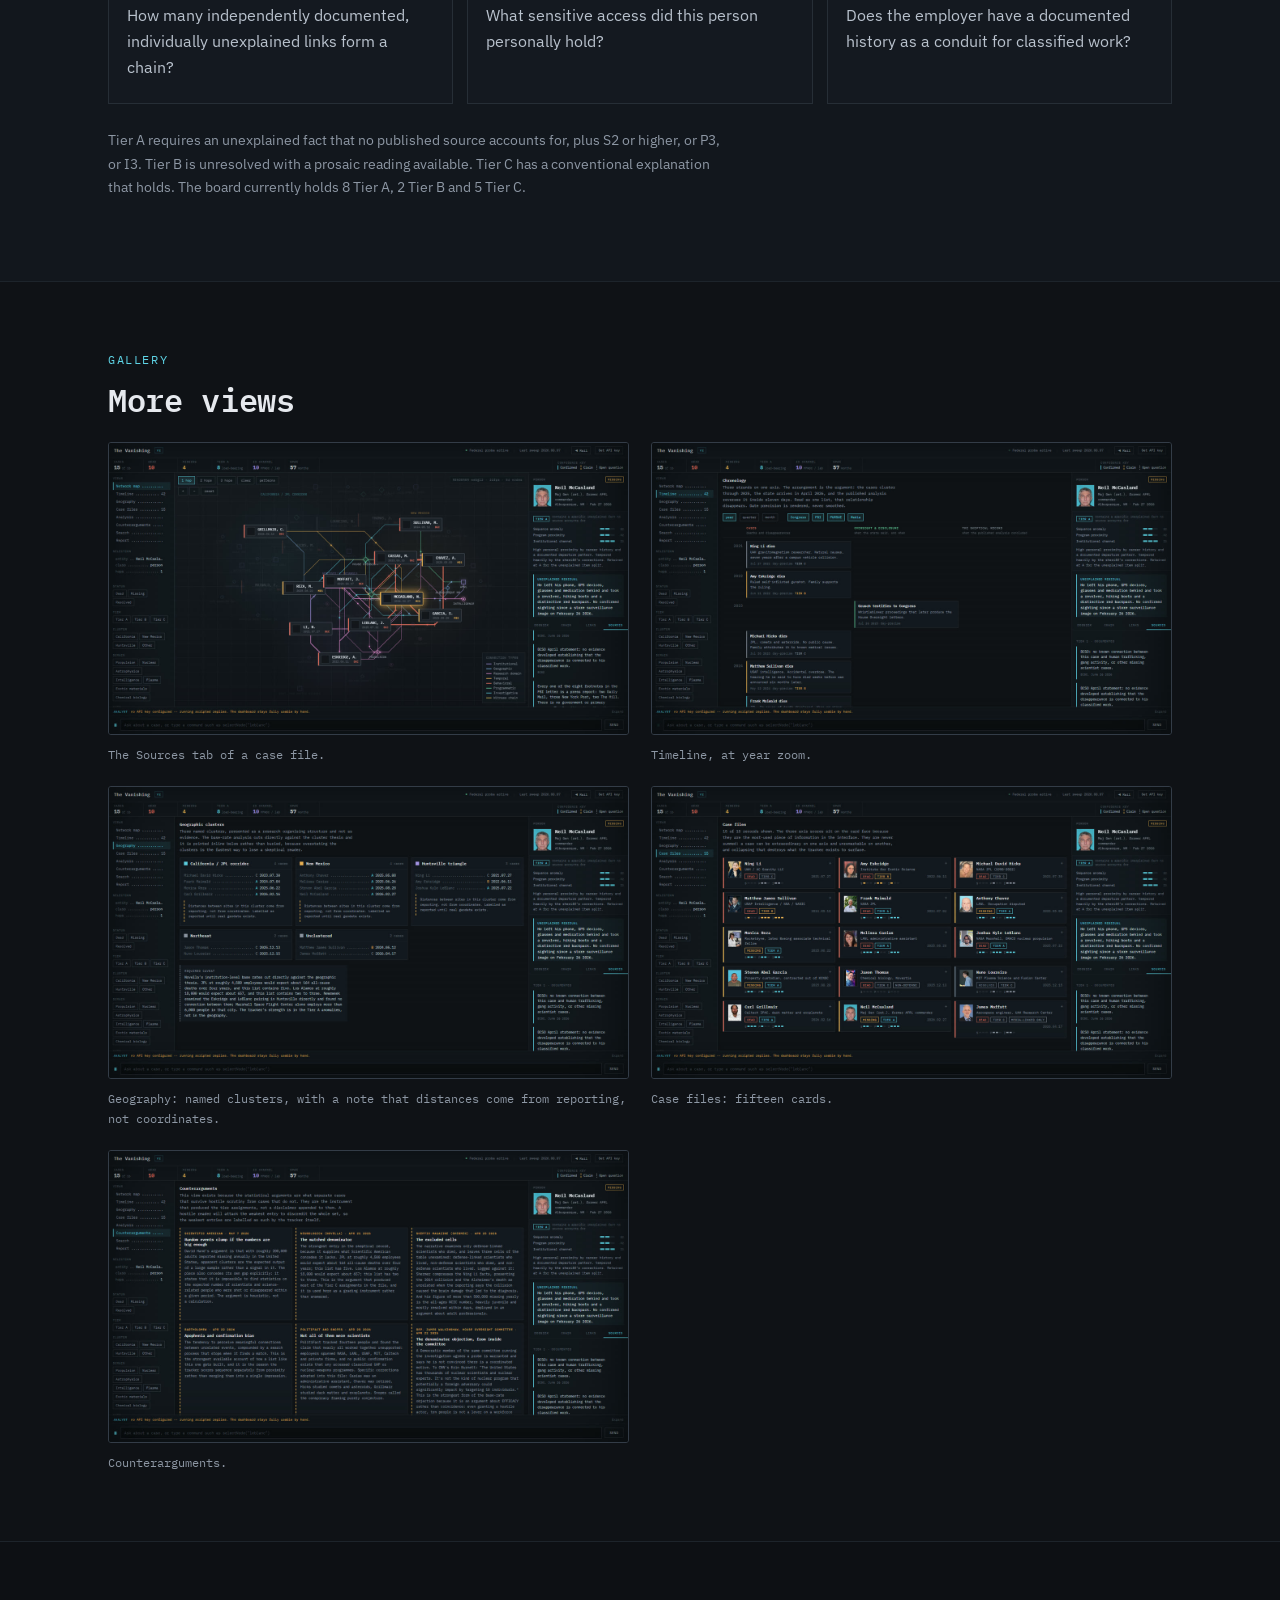
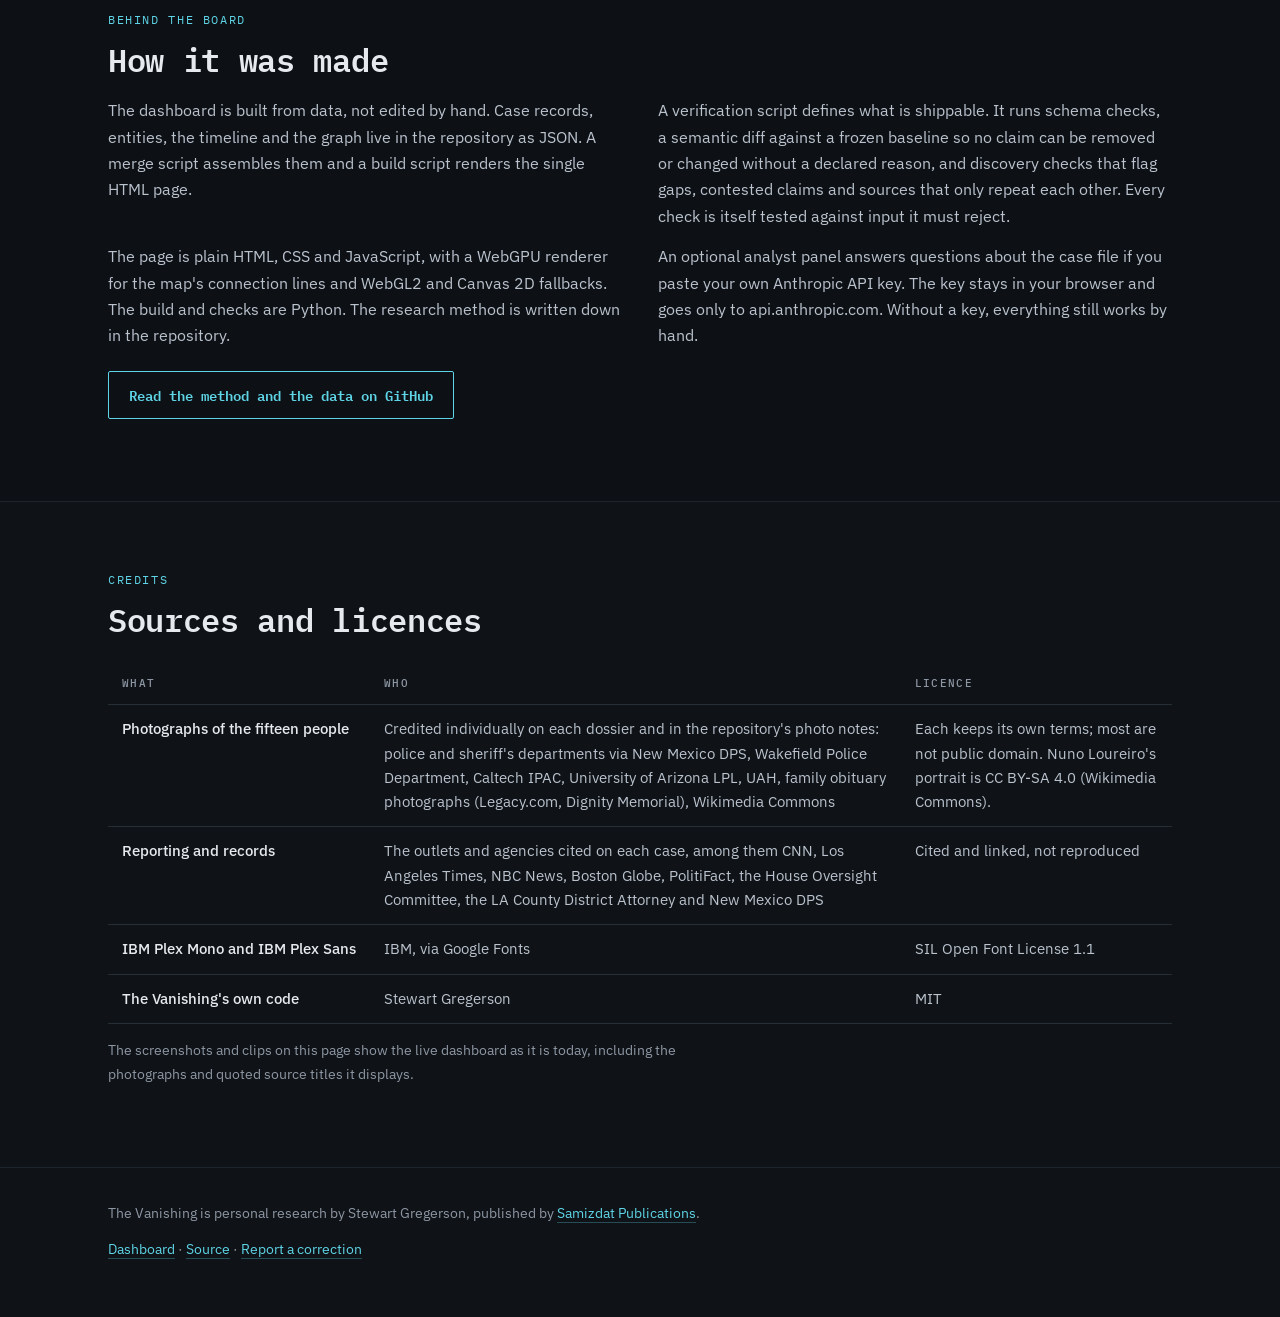
==== commit 7a50a085: "Landing page: See my other projects button links to the Samizdat hub Co-Authored-By: Claude Opus 5.5" ====
--- a/site/index.html
+++ b/site/index.html
@@ -48,6 +48,7 @@
     <div class="cta">
       <a class="btn" href="https://the-vanishing.pages.dev">Open the live dashboard</a>
       <a class="btn btn-ghost" href="https://github.com/Samizdat-Publications/the-vanishing">Source on GitHub</a>
+      <a class="btn btn-ghost" href="https://samizdat-e0x.pages.dev/">See my other projects</a>
     </div>
     <dl class="counts" aria-label="The record at a glance">
       <div><dt>Cases</dt><dd>15</dd></div>
